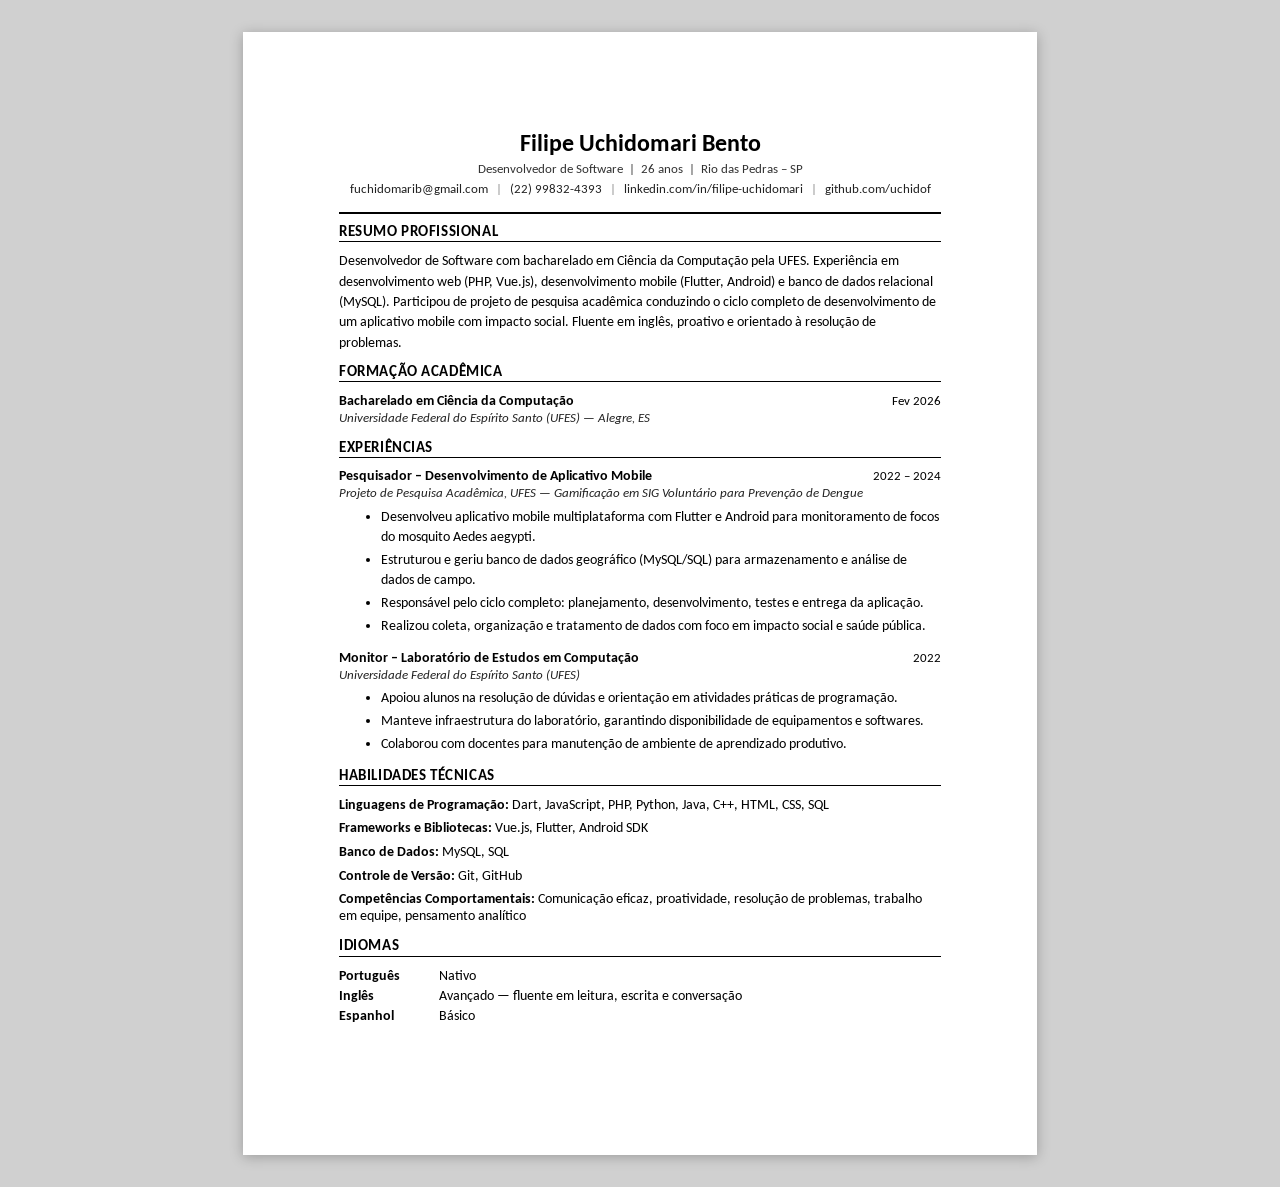
==== curriculum.html @ 27bb161a "feat: added curriculum page" ====
<!DOCTYPE html>
<html lang="pt-BR">
<head>
  <meta charset="UTF-8"/>
  <meta name="viewport" content="width=device-width, initial-scale=1.0"/>
  <title>Filipe Uchidomari Bento – Currículo</title>
  <link href="https://fonts.googleapis.com/css2?family=Carlito:ital,wght@0,400;0,700;1,400&display=swap" rel="stylesheet"/>
  <style>
    * { box-sizing: border-box; margin: 0; padding: 0; }

    body {
      background: #d0d0d0;
      font-family: 'Carlito', 'Calibri', Arial, sans-serif;
      font-size: 11pt;
      color: #000;
      padding: 2rem 1rem;
    }

    .page {
      background: #fff;
      max-width: 794px;
      margin: 0 auto;
      padding: 2.54cm 2.54cm;
      box-shadow: 0 2px 12px rgba(0,0,0,.25);
      min-height: 1123px;
    }

    .header-name {
      font-size: 18pt;
      font-weight: 700;
      text-align: center;
      margin-bottom: 2pt;
    }

    .header-sub {
      text-align: center;
      font-size: 10pt;
      color: #333;
      margin-bottom: 3pt;
    }

    .header-contact {
      text-align: center;
      font-size: 9.5pt;
      color: #222;
      margin-bottom: 12pt;
    }

    .header-contact a { color: #222; text-decoration: none; }
    .header-contact a:hover { text-decoration: underline; }
    .sep { margin: 0 5px; color: #888; }

    hr.thick {
      border: none;
      border-top: 1.5pt solid #000;
      margin-bottom: 6pt;
    }

    hr.thin {
      border: none;
      border-top: .75pt solid #000;
      margin-top: 1pt;
      margin-bottom: 7pt;
    }

    .section-title {
      font-size: 11pt;
      font-weight: 700;
      text-transform: uppercase;
      letter-spacing: .04em;
      margin-bottom: 1pt;
    }

    p.body-text {
      font-size: 10.5pt;
      margin-bottom: 7pt;
      line-height: 1.45;
    }

    .entry { margin-bottom: 9pt; }

    .entry-row {
      display: flex;
      justify-content: space-between;
      align-items: baseline;
      gap: .5rem;
    }

    .entry-title { font-weight: 700; font-size: 10.5pt; }
    .entry-date  { font-size: 10pt; white-space: nowrap; flex-shrink: 0; }
    .entry-org   { font-size: 10pt; font-style: italic; color: #222; margin-bottom: 4pt; }

    ul.bullets {
      padding-left: 1.1cm;
      margin: 0;
    }

    ul.bullets li {
      font-size: 10.5pt;
      line-height: 1.45;
      margin-bottom: 2pt;
    }

    .skills-block { margin-bottom: 5pt; font-size: 10.5pt; }

    table.lang {
      border-collapse: collapse;
      font-size: 10.5pt;
      margin-top: 2pt;
    }
    table.lang td { padding: 1pt 20pt 1pt 0; }
    table.lang td:first-child { font-weight: 700; min-width: 100px; }

    @media print {
      body { background: none; padding: 0; }
      .page { box-shadow: none; padding: 2cm 2.5cm; }
    }
  </style>
</head>
<body>
<div class="page">

  <p class="header-name">Filipe Uchidomari Bento</p>
  <p class="header-sub">Desenvolvedor de Software &nbsp;|&nbsp; 26 anos &nbsp;|&nbsp; Rio das Pedras – SP</p>
  <p class="header-contact">
    <a href="mailto:fuchidomarib@gmail.com">fuchidomarib@gmail.com</a>
    <span class="sep">|</span>
    (22) 99832-4393
    <span class="sep">|</span>
    <a href="https://www.linkedin.com/in/filipe-uchidomari/" target="_blank">linkedin.com/in/filipe-uchidomari</a>
    <span class="sep">|</span>
    <a href="https://github.com/uchidof" target="_blank">github.com/uchidof</a>
  </p>

  <hr class="thick"/>

  <!-- RESUMO -->
  <p class="section-title">Resumo Profissional</p>
  <hr class="thin"/>
  <p class="body-text">
    Desenvolvedor de Software com bacharelado em Ciência da Computação pela UFES. Experiência em desenvolvimento web (PHP, Vue.js), desenvolvimento mobile (Flutter, Android) e banco de dados relacional (MySQL). Participou de projeto de pesquisa acadêmica conduzindo o ciclo completo de desenvolvimento de um aplicativo mobile com impacto social. Fluente em inglês, proativo e orientado à resolução de problemas.
  </p>

  <!-- FORMAÇÃO -->
  <p class="section-title">Formação Acadêmica</p>
  <hr class="thin"/>
  <div class="entry">
    <div class="entry-row">
      <span class="entry-title">Bacharelado em Ciência da Computação</span>
      <span class="entry-date">Fev 2026</span>
    </div>
    <p class="entry-org">Universidade Federal do Espírito Santo (UFES) — Alegre, ES</p>
  </div>

  <!-- EXPERIÊNCIAS -->
  <p class="section-title">Experiências</p>
  <hr class="thin"/>

  <div class="entry">
    <div class="entry-row">
      <span class="entry-title">Pesquisador – Desenvolvimento de Aplicativo Mobile</span>
      <span class="entry-date">2022 – 2024</span>
    </div>
    <p class="entry-org">Projeto de Pesquisa Acadêmica, UFES — Gamificação em SIG Voluntário para Prevenção de Dengue</p>
    <ul class="bullets">
      <li>Desenvolveu aplicativo mobile multiplataforma com Flutter e Android para monitoramento de focos do mosquito Aedes aegypti.</li>
      <li>Estruturou e geriu banco de dados geográfico (MySQL/SQL) para armazenamento e análise de dados de campo.</li>
      <li>Responsável pelo ciclo completo: planejamento, desenvolvimento, testes e entrega da aplicação.</li>
      <li>Realizou coleta, organização e tratamento de dados com foco em impacto social e saúde pública.</li>
    </ul>
  </div>

  <div class="entry">
    <div class="entry-row">
      <span class="entry-title">Monitor – Laboratório de Estudos em Computação</span>
      <span class="entry-date">2022</span>
    </div>
    <p class="entry-org">Universidade Federal do Espírito Santo (UFES)</p>
    <ul class="bullets">
      <li>Apoiou alunos na resolução de dúvidas e orientação em atividades práticas de programação.</li>
      <li>Manteve infraestrutura do laboratório, garantindo disponibilidade de equipamentos e softwares.</li>
      <li>Colaborou com docentes para manutenção de ambiente de aprendizado produtivo.</li>
    </ul>
  </div>

  <!-- HABILIDADES -->
  <p class="section-title">Habilidades Técnicas</p>
  <hr class="thin"/>

  <div class="skills-block"><strong>Linguagens de Programação:</strong> Dart, JavaScript, PHP, Python, Java, C++, HTML, CSS, SQL</div>
  <div class="skills-block"><strong>Frameworks e Bibliotecas:</strong> Vue.js, Flutter, Android SDK</div>
  <div class="skills-block"><strong>Banco de Dados:</strong> MySQL, SQL</div>
  <div class="skills-block"><strong>Controle de Versão:</strong> Git, GitHub</div>
  <div class="skills-block"><strong>Competências Comportamentais:</strong> Comunicação eficaz, proatividade, resolução de problemas, trabalho em equipe, pensamento analítico</div>

  <!-- IDIOMAS -->
  <p class="section-title" style="margin-top:9pt">Idiomas</p>
  <hr class="thin"/>
  <table class="lang">
    <tr><td>Português</td><td>Nativo</td></tr>
    <tr><td>Inglês</td><td>Avançado — fluente em leitura, escrita e conversação</td></tr>
    <tr><td>Espanhol</td><td>Básico</td></tr>
  </table>

</div>
</body>
</html>
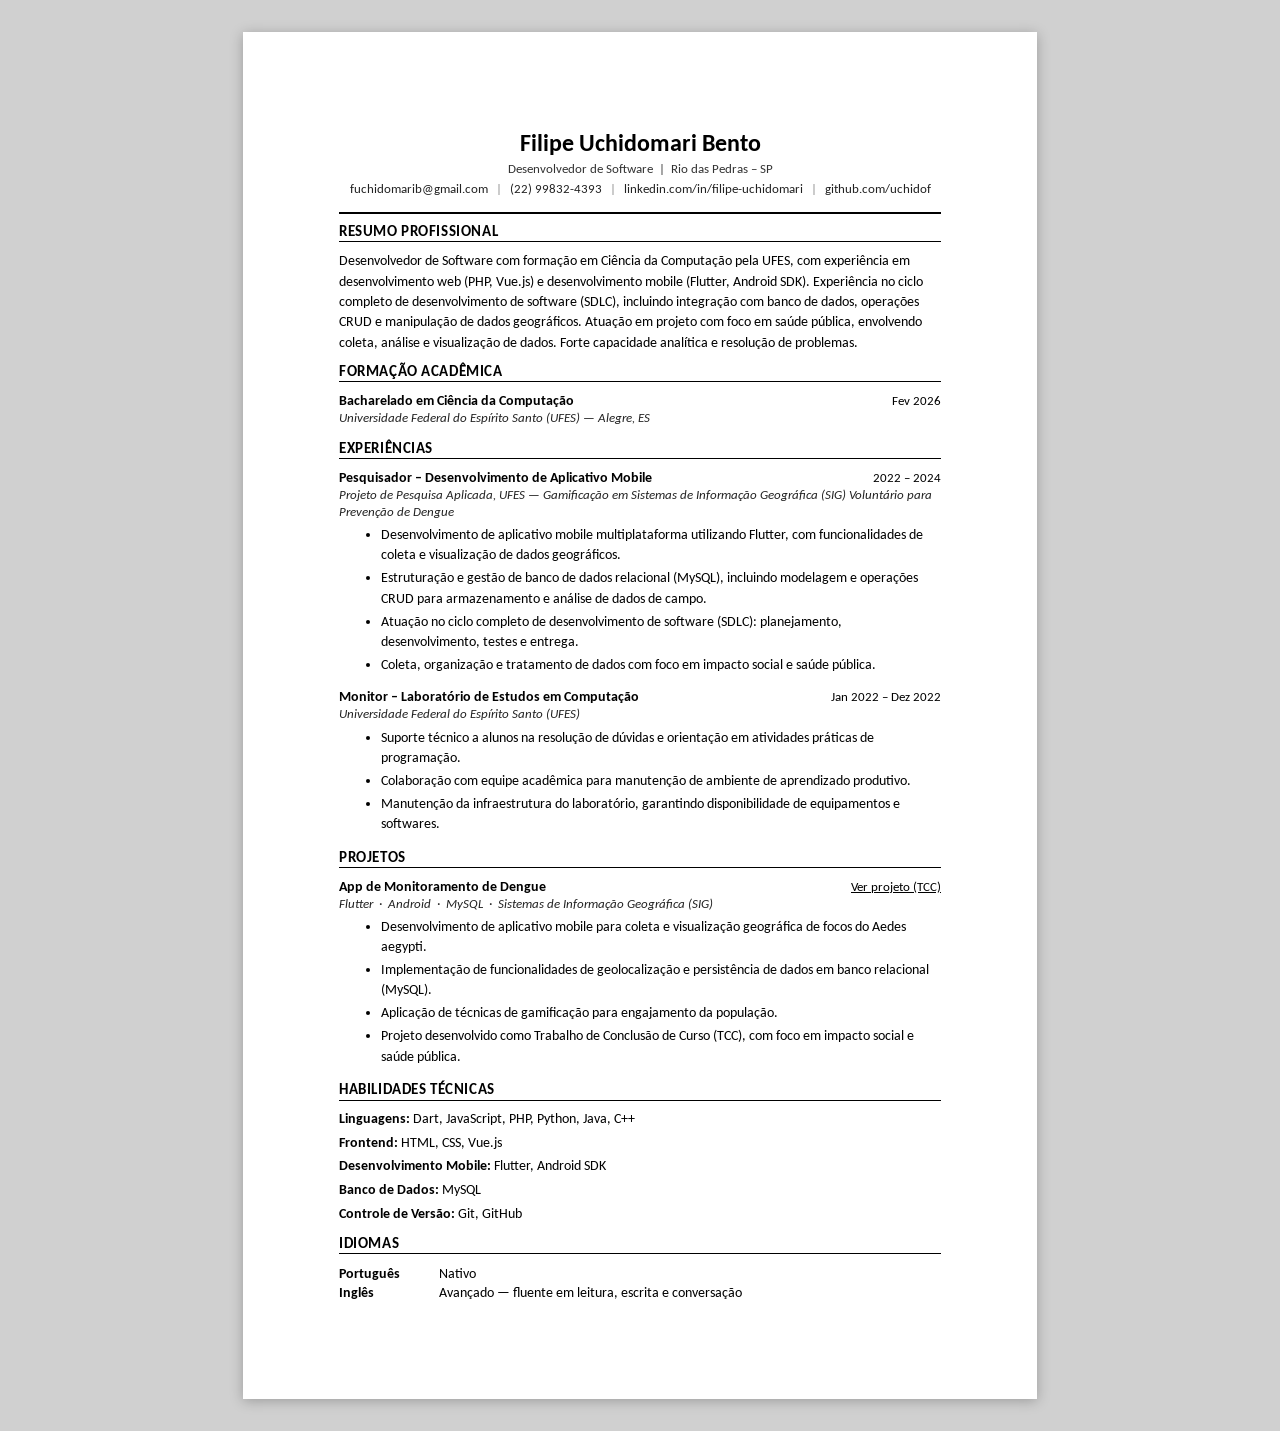
==== commit ea200a2a: "chore: update Curriculum" ====
--- a/curriculum.html
+++ b/curriculum.html
@@ -77,7 +77,7 @@
       line-height: 1.45;
     }
 
-    .entry { margin-bottom: 9pt; }
+    .entry { margin-bottom: 10pt; }
 
     .entry-row {
       display: flex;
@@ -120,8 +120,9 @@
 <body>
 <div class="page">
 
+  <!-- CABEÇALHO -->
   <p class="header-name">Filipe Uchidomari Bento</p>
-  <p class="header-sub">Desenvolvedor de Software &nbsp;|&nbsp; 26 anos &nbsp;|&nbsp; Rio das Pedras – SP</p>
+  <p class="header-sub">Desenvolvedor de Software &nbsp;|&nbsp; Rio das Pedras – SP</p>
   <p class="header-contact">
     <a href="mailto:fuchidomarib@gmail.com">fuchidomarib@gmail.com</a>
     <span class="sep">|</span>
@@ -138,7 +139,7 @@
   <p class="section-title">Resumo Profissional</p>
   <hr class="thin"/>
   <p class="body-text">
-    Desenvolvedor de Software com bacharelado em Ciência da Computação pela UFES. Experiência em desenvolvimento web (PHP, Vue.js), desenvolvimento mobile (Flutter, Android) e banco de dados relacional (MySQL). Participou de projeto de pesquisa acadêmica conduzindo o ciclo completo de desenvolvimento de um aplicativo mobile com impacto social. Fluente em inglês, proativo e orientado à resolução de problemas.
+    Desenvolvedor de Software com formação em Ciência da Computação pela UFES, com experiência em desenvolvimento web (PHP, Vue.js) e desenvolvimento mobile (Flutter, Android SDK). Experiência no ciclo completo de desenvolvimento de software (SDLC), incluindo integração com banco de dados, operações CRUD e manipulação de dados geográficos. Atuação em projeto com foco em saúde pública, envolvendo coleta, análise e visualização de dados. Forte capacidade analítica e resolução de problemas.
   </p>
 
   <!-- FORMAÇÃO -->
@@ -161,37 +162,58 @@
       <span class="entry-title">Pesquisador – Desenvolvimento de Aplicativo Mobile</span>
       <span class="entry-date">2022 – 2024</span>
     </div>
-    <p class="entry-org">Projeto de Pesquisa Acadêmica, UFES — Gamificação em SIG Voluntário para Prevenção de Dengue</p>
+    <p class="entry-org">Projeto de Pesquisa Aplicada, UFES — Gamificação em Sistemas de Informação Geográfica (SIG) Voluntário para Prevenção de Dengue</p>
     <ul class="bullets">
-      <li>Desenvolveu aplicativo mobile multiplataforma com Flutter e Android para monitoramento de focos do mosquito Aedes aegypti.</li>
-      <li>Estruturou e geriu banco de dados geográfico (MySQL/SQL) para armazenamento e análise de dados de campo.</li>
-      <li>Responsável pelo ciclo completo: planejamento, desenvolvimento, testes e entrega da aplicação.</li>
-      <li>Realizou coleta, organização e tratamento de dados com foco em impacto social e saúde pública.</li>
+      <li>Desenvolvimento de aplicativo mobile multiplataforma utilizando Flutter, com funcionalidades de coleta e visualização de dados geográficos.</li>
+      <li>Estruturação e gestão de banco de dados relacional (MySQL), incluindo modelagem e operações CRUD para armazenamento e análise de dados de campo.</li>
+      <li>Atuação no ciclo completo de desenvolvimento de software (SDLC): planejamento, desenvolvimento, testes e entrega.</li>
+      <li>Coleta, organização e tratamento de dados com foco em impacto social e saúde pública.</li>
     </ul>
   </div>
 
   <div class="entry">
     <div class="entry-row">
       <span class="entry-title">Monitor – Laboratório de Estudos em Computação</span>
-      <span class="entry-date">2022</span>
+      <span class="entry-date">Jan 2022 – Dez 2022</span>
     </div>
     <p class="entry-org">Universidade Federal do Espírito Santo (UFES)</p>
     <ul class="bullets">
-      <li>Apoiou alunos na resolução de dúvidas e orientação em atividades práticas de programação.</li>
-      <li>Manteve infraestrutura do laboratório, garantindo disponibilidade de equipamentos e softwares.</li>
-      <li>Colaborou com docentes para manutenção de ambiente de aprendizado produtivo.</li>
+      <li>Suporte técnico a alunos na resolução de dúvidas e orientação em atividades práticas de programação.</li>
+      <li>Colaboração com equipe acadêmica para manutenção de ambiente de aprendizado produtivo.</li>
+      <li>Manutenção da infraestrutura do laboratório, garantindo disponibilidade de equipamentos e softwares.</li>
     </ul>
+  </div>
+
+  <!-- PROJETOS -->
+  <p class="section-title">Projetos</p>
+  <hr class="thin"/>
+
+  <div class="entry">
+    <div class="entry-row">
+      <span class="entry-title">App de Monitoramento de Dengue</span>
+      <span class="entry-date">
+        <a href="https://computacao.alegre.ufes.br/sites/computacao.alegre.ufes.br/files/field/anexo/tcc2_filipeuchidomaribento-versaofinalaprovadocompleto.pdf" target="_blank" style="color:#000;">
+            Ver projeto (TCC)
+        </a>
+        </span>
+    </div>
+    <p class="entry-org">Flutter &nbsp;·&nbsp; Android &nbsp;·&nbsp; MySQL &nbsp;·&nbsp; Sistemas de Informação Geográfica (SIG)</p>
+    <ul class="bullets">
+  <li>Desenvolvimento de aplicativo mobile para coleta e visualização geográfica de focos do Aedes aegypti.</li>
+  <li>Implementação de funcionalidades de geolocalização e persistência de dados em banco relacional (MySQL).</li>
+  <li>Aplicação de técnicas de gamificação para engajamento da população.</li>
+  <li>Projeto desenvolvido como Trabalho de Conclusão de Curso (TCC), com foco em impacto social e saúde pública.</li>
+</ul>
   </div>
 
   <!-- HABILIDADES -->
   <p class="section-title">Habilidades Técnicas</p>
   <hr class="thin"/>
-
-  <div class="skills-block"><strong>Linguagens de Programação:</strong> Dart, JavaScript, PHP, Python, Java, C++, HTML, CSS, SQL</div>
-  <div class="skills-block"><strong>Frameworks e Bibliotecas:</strong> Vue.js, Flutter, Android SDK</div>
-  <div class="skills-block"><strong>Banco de Dados:</strong> MySQL, SQL</div>
-  <div class="skills-block"><strong>Controle de Versão:</strong> Git, GitHub</div>
-  <div class="skills-block"><strong>Competências Comportamentais:</strong> Comunicação eficaz, proatividade, resolução de problemas, trabalho em equipe, pensamento analítico</div>
+ <div class="skills-block"><strong>Linguagens:</strong> Dart, JavaScript, PHP, Python, Java, C++</div>
+<div class="skills-block"><strong>Frontend:</strong> HTML, CSS, Vue.js</div>
+<div class="skills-block"><strong>Desenvolvimento Mobile:</strong> Flutter, Android SDK</div>
+<div class="skills-block"><strong>Banco de Dados:</strong> MySQL</div>
+<div class="skills-block"><strong>Controle de Versão:</strong> Git, GitHub</div>
 
   <!-- IDIOMAS -->
   <p class="section-title" style="margin-top:9pt">Idiomas</p>
@@ -199,7 +221,6 @@
   <table class="lang">
     <tr><td>Português</td><td>Nativo</td></tr>
     <tr><td>Inglês</td><td>Avançado — fluente em leitura, escrita e conversação</td></tr>
-    <tr><td>Espanhol</td><td>Básico</td></tr>
   </table>
 
 </div>
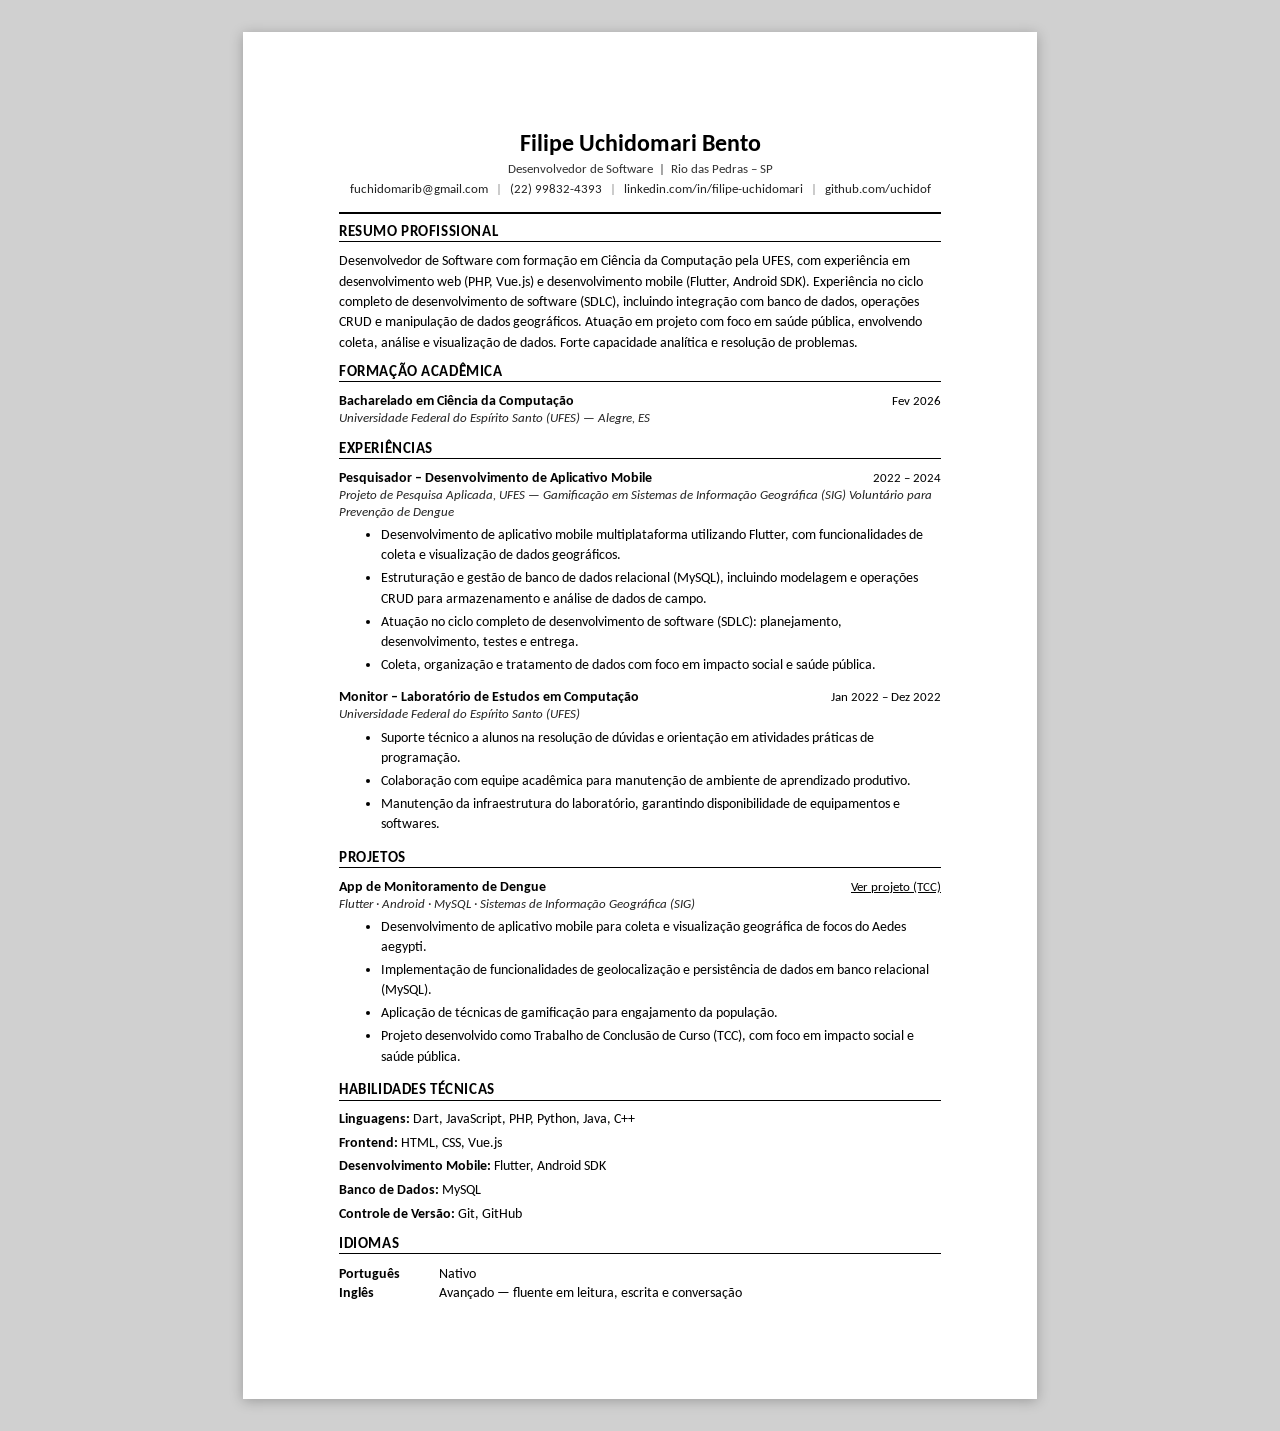
==== commit d6b7cc90: "chore: refactored Curriculum Style - Refactored front-end structure by separating HTML and CSS" ====
--- a/curriculum.html
+++ b/curriculum.html
@@ -4,119 +4,14 @@
   <meta charset="UTF-8"/>
   <meta name="viewport" content="width=device-width, initial-scale=1.0"/>
   <title>Filipe Uchidomari Bento – Currículo</title>
+
+  <!-- Fonte -->
   <link href="https://fonts.googleapis.com/css2?family=Carlito:ital,wght@0,400;0,700;1,400&display=swap" rel="stylesheet"/>
-  <style>
-    * { box-sizing: border-box; margin: 0; padding: 0; }
 
-    body {
-      background: #d0d0d0;
-      font-family: 'Carlito', 'Calibri', Arial, sans-serif;
-      font-size: 11pt;
-      color: #000;
-      padding: 2rem 1rem;
-    }
+  <!-- CSS externo -->
+  <link rel="stylesheet" href="curriculumStyle.css"/>
+</head>
 
-    .page {
-      background: #fff;
-      max-width: 794px;
-      margin: 0 auto;
-      padding: 2.54cm 2.54cm;
-      box-shadow: 0 2px 12px rgba(0,0,0,.25);
-      min-height: 1123px;
-    }
-
-    .header-name {
-      font-size: 18pt;
-      font-weight: 700;
-      text-align: center;
-      margin-bottom: 2pt;
-    }
-
-    .header-sub {
-      text-align: center;
-      font-size: 10pt;
-      color: #333;
-      margin-bottom: 3pt;
-    }
-
-    .header-contact {
-      text-align: center;
-      font-size: 9.5pt;
-      color: #222;
-      margin-bottom: 12pt;
-    }
-
-    .header-contact a { color: #222; text-decoration: none; }
-    .header-contact a:hover { text-decoration: underline; }
-    .sep { margin: 0 5px; color: #888; }
-
-    hr.thick {
-      border: none;
-      border-top: 1.5pt solid #000;
-      margin-bottom: 6pt;
-    }
-
-    hr.thin {
-      border: none;
-      border-top: .75pt solid #000;
-      margin-top: 1pt;
-      margin-bottom: 7pt;
-    }
-
-    .section-title {
-      font-size: 11pt;
-      font-weight: 700;
-      text-transform: uppercase;
-      letter-spacing: .04em;
-      margin-bottom: 1pt;
-    }
-
-    p.body-text {
-      font-size: 10.5pt;
-      margin-bottom: 7pt;
-      line-height: 1.45;
-    }
-
-    .entry { margin-bottom: 10pt; }
-
-    .entry-row {
-      display: flex;
-      justify-content: space-between;
-      align-items: baseline;
-      gap: .5rem;
-    }
-
-    .entry-title { font-weight: 700; font-size: 10.5pt; }
-    .entry-date  { font-size: 10pt; white-space: nowrap; flex-shrink: 0; }
-    .entry-org   { font-size: 10pt; font-style: italic; color: #222; margin-bottom: 4pt; }
-
-    ul.bullets {
-      padding-left: 1.1cm;
-      margin: 0;
-    }
-
-    ul.bullets li {
-      font-size: 10.5pt;
-      line-height: 1.45;
-      margin-bottom: 2pt;
-    }
-
-    .skills-block { margin-bottom: 5pt; font-size: 10.5pt; }
-
-    table.lang {
-      border-collapse: collapse;
-      font-size: 10.5pt;
-      margin-top: 2pt;
-    }
-    table.lang td { padding: 1pt 20pt 1pt 0; }
-    table.lang td:first-child { font-weight: 700; min-width: 100px; }
-
-    @media print {
-      body { background: none; padding: 0; }
-      .page { box-shadow: none; padding: 2cm 2.5cm; }
-    }
-  </style>
-</head>
 <body>
 <div class="page">
 
@@ -195,25 +90,25 @@
         <a href="https://computacao.alegre.ufes.br/sites/computacao.alegre.ufes.br/files/field/anexo/tcc2_filipeuchidomaribento-versaofinalaprovadocompleto.pdf" target="_blank" style="color:#000;">
             Ver projeto (TCC)
         </a>
-        </span>
+      </span>
     </div>
-    <p class="entry-org">Flutter &nbsp;·&nbsp; Android &nbsp;·&nbsp; MySQL &nbsp;·&nbsp; Sistemas de Informação Geográfica (SIG)</p>
+    <p class="entry-org">Flutter · Android · MySQL · Sistemas de Informação Geográfica (SIG)</p>
     <ul class="bullets">
-  <li>Desenvolvimento de aplicativo mobile para coleta e visualização geográfica de focos do Aedes aegypti.</li>
-  <li>Implementação de funcionalidades de geolocalização e persistência de dados em banco relacional (MySQL).</li>
-  <li>Aplicação de técnicas de gamificação para engajamento da população.</li>
-  <li>Projeto desenvolvido como Trabalho de Conclusão de Curso (TCC), com foco em impacto social e saúde pública.</li>
-</ul>
+      <li>Desenvolvimento de aplicativo mobile para coleta e visualização geográfica de focos do Aedes aegypti.</li>
+      <li>Implementação de funcionalidades de geolocalização e persistência de dados em banco relacional (MySQL).</li>
+      <li>Aplicação de técnicas de gamificação para engajamento da população.</li>
+      <li>Projeto desenvolvido como Trabalho de Conclusão de Curso (TCC), com foco em impacto social e saúde pública.</li>
+    </ul>
   </div>
 
   <!-- HABILIDADES -->
   <p class="section-title">Habilidades Técnicas</p>
   <hr class="thin"/>
- <div class="skills-block"><strong>Linguagens:</strong> Dart, JavaScript, PHP, Python, Java, C++</div>
-<div class="skills-block"><strong>Frontend:</strong> HTML, CSS, Vue.js</div>
-<div class="skills-block"><strong>Desenvolvimento Mobile:</strong> Flutter, Android SDK</div>
-<div class="skills-block"><strong>Banco de Dados:</strong> MySQL</div>
-<div class="skills-block"><strong>Controle de Versão:</strong> Git, GitHub</div>
+  <div class="skills-block"><strong>Linguagens:</strong> Dart, JavaScript, PHP, Python, Java, C++</div>
+  <div class="skills-block"><strong>Frontend:</strong> HTML, CSS, Vue.js</div>
+  <div class="skills-block"><strong>Desenvolvimento Mobile:</strong> Flutter, Android SDK</div>
+  <div class="skills-block"><strong>Banco de Dados:</strong> MySQL</div>
+  <div class="skills-block"><strong>Controle de Versão:</strong> Git, GitHub</div>
 
   <!-- IDIOMAS -->
   <p class="section-title" style="margin-top:9pt">Idiomas</p>
--- a/curriculumStyle.css
+++ b/curriculumStyle.css
@@ -0,0 +1,164 @@
+* {
+  box-sizing: border-box;
+  margin: 0;
+  padding: 0;
+}
+
+body {
+  background: #d0d0d0;
+  font-family: 'Carlito', 'Calibri', Arial, sans-serif;
+  font-size: 11pt;
+  color: #000;
+  padding: 2rem 1rem;
+}
+
+.page {
+  background: #fff;
+  max-width: 794px;
+  margin: 0 auto;
+  padding: 2.54cm 2.54cm;
+  box-shadow: 0 2px 12px rgba(0,0,0,.25);
+  min-height: 1123px;
+}
+
+.header-name {
+  font-size: 18pt;
+  font-weight: 700;
+  text-align: center;
+  margin-bottom: 2pt;
+}
+
+.header-sub {
+  text-align: center;
+  font-size: 10pt;
+  color: #333;
+  margin-bottom: 3pt;
+}
+
+.header-contact {
+  text-align: center;
+  font-size: 9.5pt;
+  color: #222;
+  margin-bottom: 12pt;
+}
+
+.header-contact a {
+  color: #222;
+  text-decoration: none;
+}
+
+.header-contact a:hover {
+  text-decoration: underline;
+}
+
+.sep {
+  margin: 0 5px;
+  color: #888;
+}
+
+hr.thick {
+  border: none;
+  border-top: 1.5pt solid #000;
+  margin-bottom: 6pt;
+}
+
+hr.thin {
+  border: none;
+  border-top: 0.75pt solid #000;
+  margin-top: 1pt;
+  margin-bottom: 7pt;
+}
+
+.section-title {
+  font-size: 11pt;
+  font-weight: 700;
+  text-transform: uppercase;
+  letter-spacing: 0.04em;
+  margin-bottom: 1pt;
+}
+
+.body-text {
+  font-size: 10.5pt;
+  margin-bottom: 7pt;
+  line-height: 1.45;
+}
+
+.entry {
+  margin-bottom: 10pt;
+}
+
+.entry-row {
+  display: flex;
+  justify-content: space-between;
+  align-items: baseline;
+  gap: 0.5rem;
+}
+
+.entry-title {
+  font-weight: 700;
+  font-size: 10.5pt;
+}
+
+.entry-date {
+  font-size: 10pt;
+  white-space: nowrap;
+  flex-shrink: 0;
+}
+
+.entry-org {
+  font-size: 10pt;
+  font-style: italic;
+  color: #222;
+  margin-bottom: 4pt;
+}
+
+.bullets {
+  padding-left: 1.1cm;
+}
+
+.bullets li {
+  font-size: 10.5pt;
+  line-height: 1.45;
+  margin-bottom: 2pt;
+}
+
+.skills-block {
+  margin-bottom: 5pt;
+  font-size: 10.5pt;
+}
+
+.lang {
+  border-collapse: collapse;
+  font-size: 10.5pt;
+  margin-top: 2pt;
+}
+
+.lang td {
+  padding: 1pt 20pt 1pt 0;
+}
+
+.lang td:first-child {
+  font-weight: 700;
+  min-width: 100px;
+}
+
+/* PRINT */
+@media print {
+  body {
+    background: none;
+    padding: 0;
+  }
+
+  .page {
+    box-shadow: none;
+    margin: 0;
+    width: 100%;
+    min-height: auto;
+    padding: 2cm;
+  }
+}
+
+@page {
+  size: A4;
+  margin: 2cm;
+}
